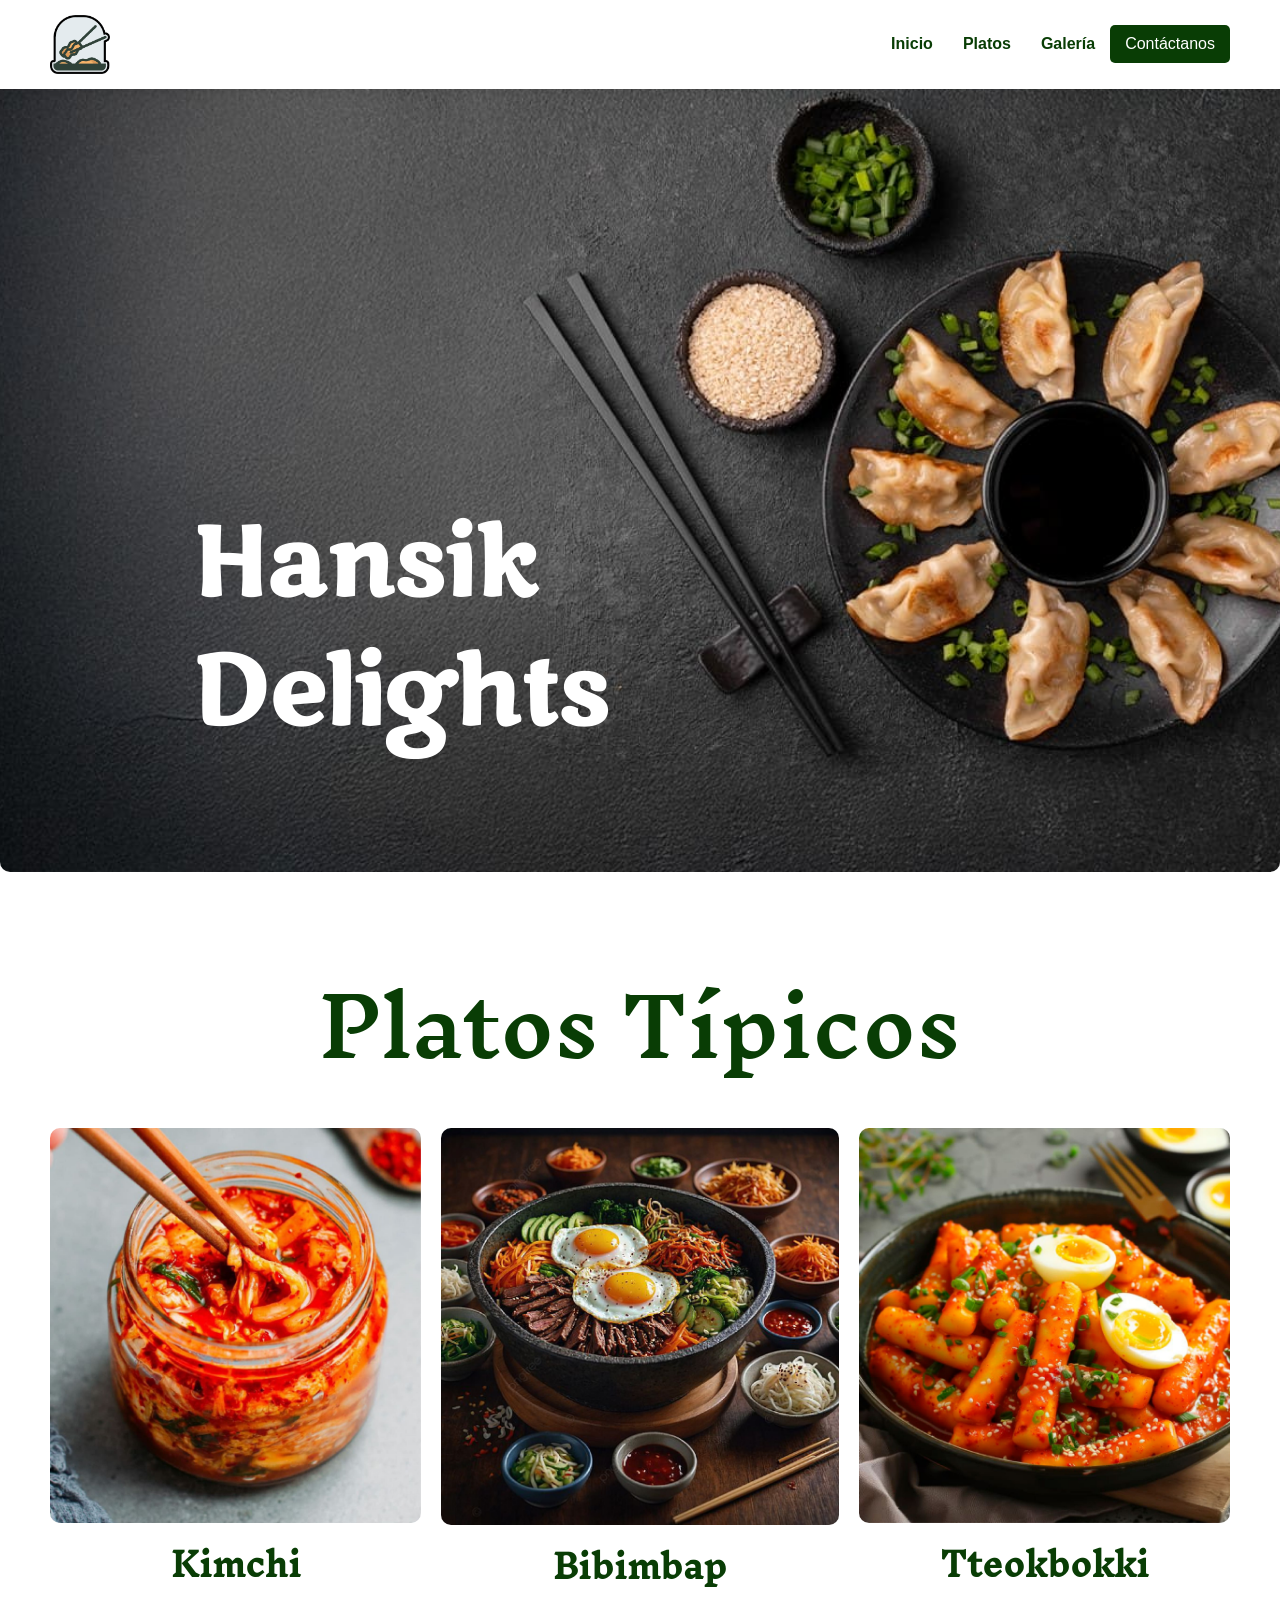
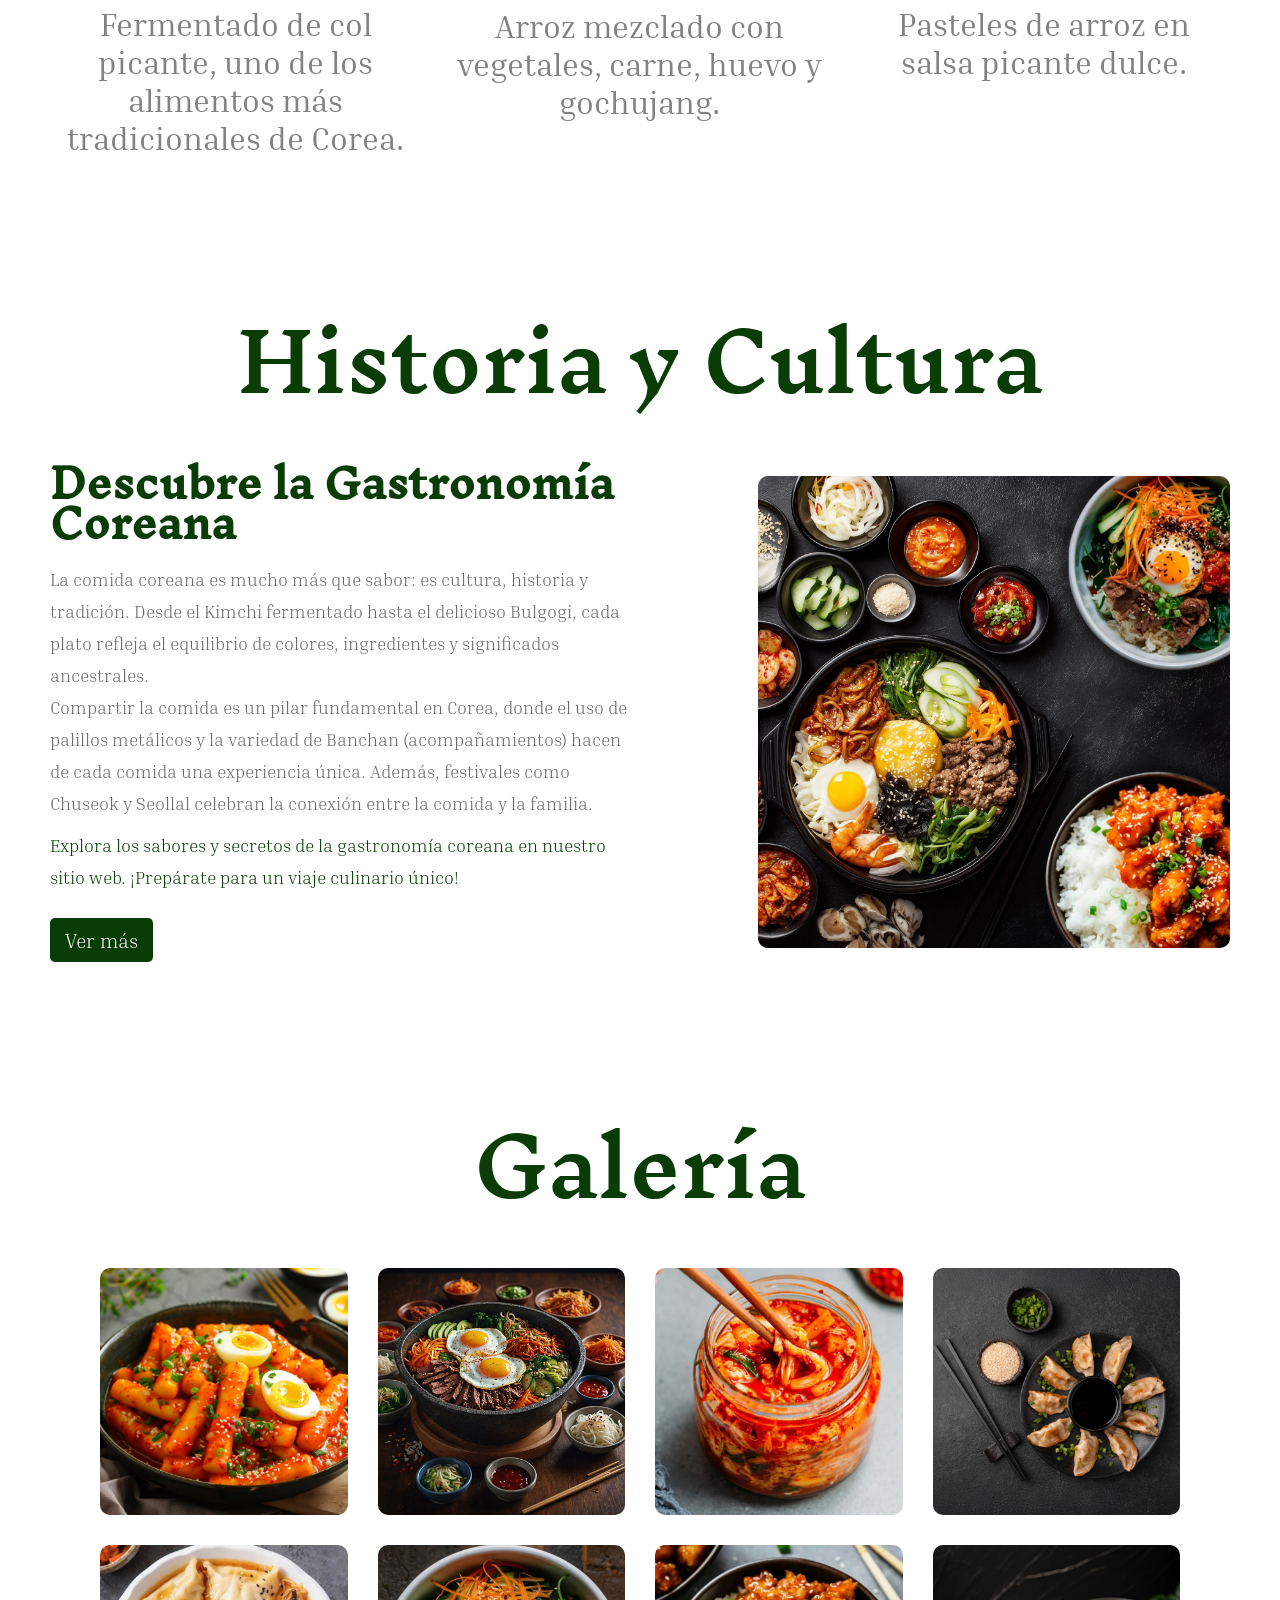
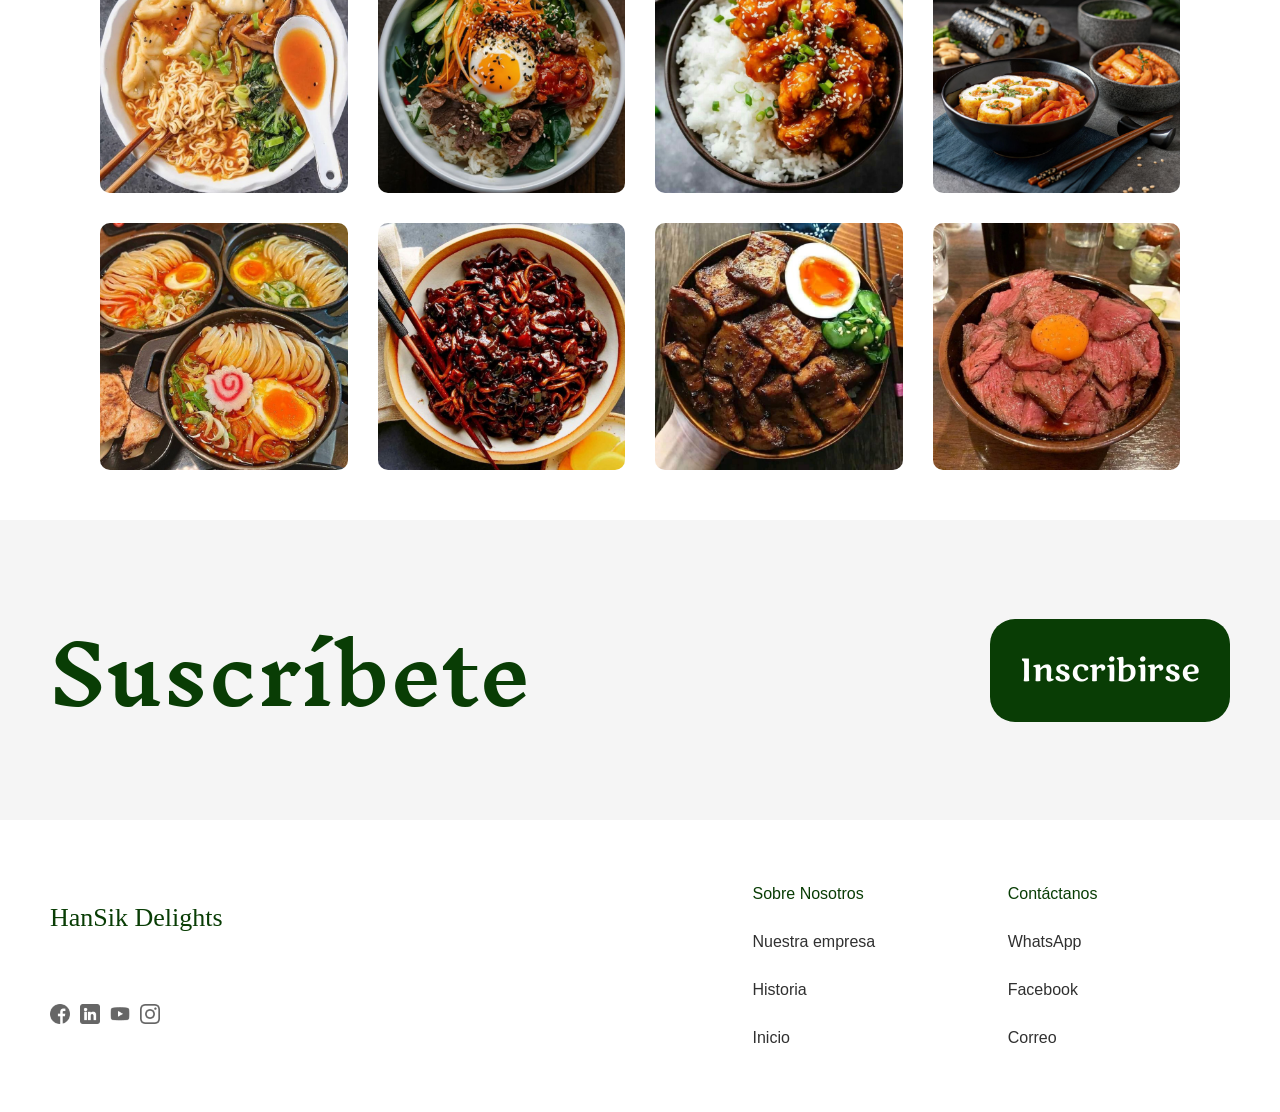
==== index.html @ dfe7d071 "A A" ====
<!DOCTYPE html>
<html lang="es">

<head>
    <meta charset="UTF-8">
    <meta name="viewport" content="width=device-width, initial-scale=1.0">
    <title>Hansik Delights</title>
    <link rel="stylesheet" href="css/styles.css">
</head>

<body class="principal">

    <!-- Encabezado -->
    <header>
        <div class="logo">
            <img src="imagenes/LOGO.png" alt="Logo">
        </div>
        <div class="contenedor-nav">
            <nav>
                <ul>
                    <li><a href="./index.html">Inicio</a></li>
                    <li><a href="./platos_tipicos.html">Platos</a></li>
                    <!-- <li><a href="#">Historia</a></li> IN PROCESS... -->
                    <li><a href="./galeria.html">Galería</a></li>
                 </ul>
            </nav>
            <a href="#" class="btn">Contáctanos</a>
        </div>
    </header>

    <!-- Banner Principal -->
    <section class="banner">
        <div class="banner-text">
            <h1>
                <p>Hansik</p>
                <P>Delights</P>
            </h1>
            <link href="https://fonts.googleapis.com/css2?family=Marko+One&display=swap" rel="stylesheet">
        </div>
    </section>

    <!-- Sección de Platos -->
    <section class="platos">
        <h2>Platos Típicos</h2>
        <div class="platos-container">
            <div class="plato">
                <img src="imagenes/Kimchi.jpg" alt="Kimchi">
                <h3>Kimchi</h3>
                <p>Fermentado de col picante, uno de los alimentos más tradicionales de Corea.</p>
            </div>
            <div class="plato">
                <img src="imagenes/bibimbap.jpg" alt="Bibimbap">
                <h3>Bibimbap</h3>
                <p>Arroz mezclado con vegetales, carne, huevo y gochujang.</p>
            </div>
            <div class="plato">
                <img src="imagenes/tteokbokki.jpg" alt="Tteokbokki">
                <h3>Tteokbokki</h3>
                <p>Pasteles de arroz en salsa picante dulce.</p>
            </div>
        </div>
    </section>

    <!-- Sección de Historia -->
    <section class="historia">
        <h2>Historia y Cultura</h2>
        <div class="historia-content">
            <div class="texto">
                <h4>Descubre la Gastronomía Coreana</h4>
                <p class="content">La comida coreana es mucho más que sabor: es cultura, historia y tradición. Desde el
                    Kimchi
                    fermentado hasta el delicioso Bulgogi, cada plato refleja el equilibrio de colores, ingredientes y
                    significados ancestrales.
                    <br>Compartir la comida es un pilar fundamental en Corea, donde el uso de palillos metálicos y la
                    variedad de Banchan (acompañamientos) hacen de cada comida una experiencia única. Además, festivales
                    como Chuseok y Seollal celebran la conexión entre la comida y la familia.
                </p>

                <p class="explora">Explora los sabores y secretos de la gastronomía coreana en nuestro sitio web.
                    ¡Prepárate para un viaje culinario único!</p>
                <a href="#" class="bton">Ver más</a>
            </div>
            <img src="imagenes/historia-01.jpg" alt="Historia de la comida coreana">
        </div>
    </section>

    <!-- Galería -->
    <section class="galeria">
        <h2>Galería</h2>
        <div class="imagenes">
         <img src="imagenes/img1.jpg" alt="Plato de Tteokbokki">
         <img src="imagenes/img2.jpg" alt="Plato de Bibimbap">
         <img src="imagenes/img3.jpg" alt="Plato de Kimchi">
         <img src="imagenes/img4.jpg" alt="Plato de Gyoza">
         <img src="imagenes/img5.jpg" alt="Sopa de fideos con kimchi y albóndigas">
         <img src="imagenes/img6.jpg" alt="Plato de bibimbap con huevo frito">
         <img src="imagenes/img7.jpg" alt="Plato de pollo frito coreano">
         <img src="imagenes/img8.jpg" alt="Plato de Tteokbokki con gimbap">
         <img src="imagenes/img9.jpg" alt="Platos de ramen">
         <img src="imagenes/img10.jpg" alt="Plato de fideos fríos con salsa picante">
         <img src="imagenes/img11.jpg" alt="Plato de carne a la parrilla con verduras">
         <img src="imagenes/img12.jpg" alt="Plato de carne semiparrilla">
        </div>
    </section>

    <!-- Suscripción -->
    <section class="suscribete">
        <h2>Suscríbete</h2>
        <div class="container-s"><a href="#" class="bt">Inscribirse</a></div>
    </section>

<footer class="footer">
    <div class="footer_titulo">
        <span>HanSik Delights</span>
    </div>
    
    <div class="footer_redes">
        <a href="#" aria-label="Ir a nuestra página de Facebook">
            <img src="./imagenes/icons/facebook.png" alt="Facebook">
        </a>
        <a href="#" aria-label="Ir a nuestro perfil de LinkedIn">
            <img src="./imagenes/icons/linkedin.png" alt="LinkedIn">
        </a>
        <a href="#" aria-label="Ir a nuestro canal de YouTube">
            <img class="youtube" src="./imagenes/icons/youtube.png" alt="YouTube">
        </a>
        <a href="#" aria-label="Ir a nuestro perfil de Instagram">
            <img src="./imagenes/icons/instagram.png" alt="Instagram">
        </a>
    </div>

    <a class="footer_sNosotros" href="#">Sobre Nosotros</a>
    <a class="footer_nEmpresa" href="#">Nuestra empresa</a>
    <a class="footer_historia" href="#">Historia</a>
    <a class="footer_inicio" href="#">Inicio</a>
    <a class="footer_contactanos" href="#">Contáctanos</a>
    <a class="footer_whatsApp" href="#">WhatsApp</a>
    <a class="footer_facebook" href="#">Facebook</a>
    <a class="footer_correo" href="#">Correo</a>
</footer>

</body>

</html>
---- css/styles.css ----
/* Importar fuente */
@import url('https://fonts.google.com/specimen/Inter');
@import url('./font.css');

* {
    margin: 0;
    padding: 0;
    box-sizing: border-box;
}

/* Encabezado */
header {
    font-family: 'Inter', sans-serif;
    display: flex;
    justify-content: space-between;
    align-items: center;
    padding: 15px 50px;
    background: white;
    position: fixed;
    width: 100%;
    top: 0;
    left: 0;
    box-shadow: 0 2px 10px rgba(0, 0, 0, 0.1);
    z-index: 1000000000000000000000000000000000;
}

.logo img {
    width: 60px;
}

nav ul {
    display: flex;
    list-style: none;
}

nav ul li {
    margin: 0 15px;
}

nav ul li a {
    text-decoration: none;
    color: #093d05;
    font-weight: 700;
}

.btn {
    background: #093d05;
    color: white;
    padding: 10px 15px;
    border-radius: 5px;
    text-decoration: none;
}

.contenedor-nav {
    display: flex;
    align-items: center;
    justify-content: center;
}

/* Banner */
.banner {
    height: 400px;
    background-image: url('../imagenes/banner.jpg');
    background-size: cover;
    background-position: center;
    height: 871.8px;
    display: flex;
    justify-content: center;
    align-items: center;
    color: white;
    font-size: 90px;
    font-weight: bold;
    width: 100%;
    display: block;
    border-radius: 10px; 
}

.banner-text {
    font-family: 'MarkoOne-Regular'; 
    font-size: 4rem; 
    font-weight: 400;
    color: white;
    position: absolute;
    top: 70%;
    left: 15%;
    transform: translateY(-50%);
}


.platos, .historia, .galeria, .suscribete {
    text-align: center;
    padding: 50px;
    font-family: 'MarkoOne-Regular';
    color: #093d05;
  
}

.platos-container {
    display: flex;
    justify-content: center;
    gap: 20px;
 
    
}

.principal h3 {
    color: #093d05; 
    font-size: 32px;
    font-family: 'InknutAntiqua-Medium';
}

.principal h2{
    color: #093d05;
    font-size: 80px;
    font-family: 'InknutAntiqua-SemiBold';
}

.plato p{
color: #828282;
font-family: 'InriaSerif-Regular';
font-size: 32px;
}

.plato img {
    width: 100%;
    border-radius: 10px;
}

/* Historia */
.historia-content {
    display: flex;
    justify-content: space-between;
    gap: 20px;
    align-items: center;
}

.historia img {
    width: 40%;
    border-radius: 10px;
}

.texto {
    width: 50%;
    text-align: left;
    color: rgb(105, 105, 109);
    font-family: 'InriaSerif-Light';
    font-size: 20px;  
    display: flex;
    flex-direction: column;

}

.content{
    margin-top: 20px;
    font-size: 18px;
    line-height: 2rem;
}

.explora{
    color: #093d05; 
    margin-top: 10px;
    font-size: 18px;
    line-height: 2rem;
        
}

h4{
   font-family:'InknutAntiqua-Medium' ; 
   color: #093d05;
   font-size: 40px;
   line-height: 40px;
}

.bton{
    background: #093d05;
    color: white;
    padding: 10px 15px;
    border-radius: 5px;
    text-decoration: none;
    margin-top: 25px;
    width: fit-content;
}

/* Galería */
.galeria .imagenes {
    display: grid;
    grid-template-columns: repeat(4, 1fr);
    gap: 30px;
    padding: 0 50px;
}

.galeria img {
    width: 100%;
    border-radius: 10px;
}

/* Suscripción */
.suscribete {
    background: #f5f5f5;
    display: flex;
    justify-content: space-between;
    height: 300px;
}

.bt{
    background: #093d05;
    color: white;
    padding: 30px;
    border-radius: 25px;
    text-decoration: none;
    font-size: 2rem;
}

.container-s{
    display: flex;
    justify-content: center;
    height: 100%;
    align-items: center;
    

}

/* FOOTER */
.footer {
    width: 100%;
    height: fit-content;
    display: grid;
    grid-template-areas:
        "titulo     space   space   space     sNosotros   contactanos"
        "titulo     space   space   space     nEmpresa    whatsapp"
        "redes      space   space   space      historia    facebook"
        "redes      space   space   space      inicio      correo"
    ;
    text-align: left;
    padding: 50px;
    font-family: Arial, Helvetica, sans-serif;

    & a {
        text-decoration: none;
        color: #303030;
    }
}


.footer .footer_titulo,
.footer .footer_redes {
    display: flex;
    align-items: center;
}

.footer .footer_titulo {
    grid-area: titulo;
    text-align: left;
    font-size: 26px;
    color: #093d05;
    font-family: "Inknut Antiqua";
}

.footer .footer_redes {
    grid-area: redes;
    gap: 10px;

    & img {
        height: 20px;
        opacity: .6;
    }
}

.footer .footer_sNosotros {
    grid-area: sNosotros;
    padding: 15px 0;
    color: #093d05;
}

.footer .footer_nEmpresa {
    grid-area: nEmpresa;
    padding: 15px 0;
}

.footer .footer_historia {
    grid-area: historia;
    padding: 15px 0;
}

.footer .footer_inicio {
    grid-area: inicio;
    padding: 15px 0;
}

.footer .footer_contactanos {
    grid-area: contactanos;
    padding: 15px 0;
    color: #093d05;
}

.footer .footer_whatsApp {
    grid-area: whatsapp;
    padding: 15px 0;
}

.footer .footer_facebook {
    grid-area: facebook;
    padding: 15px 0;
}

.footer .footer_correo {
    grid-area: correo;
    padding: 15px 0;
}

img {
    max-width: 100%; /* La imagen no se desbordará de su contenedor */
    height: auto;    /* Mantiene la proporción para que no se vea estirada */
    display: block;  /* Quita espacios extraños debajo de las imágenes */
}
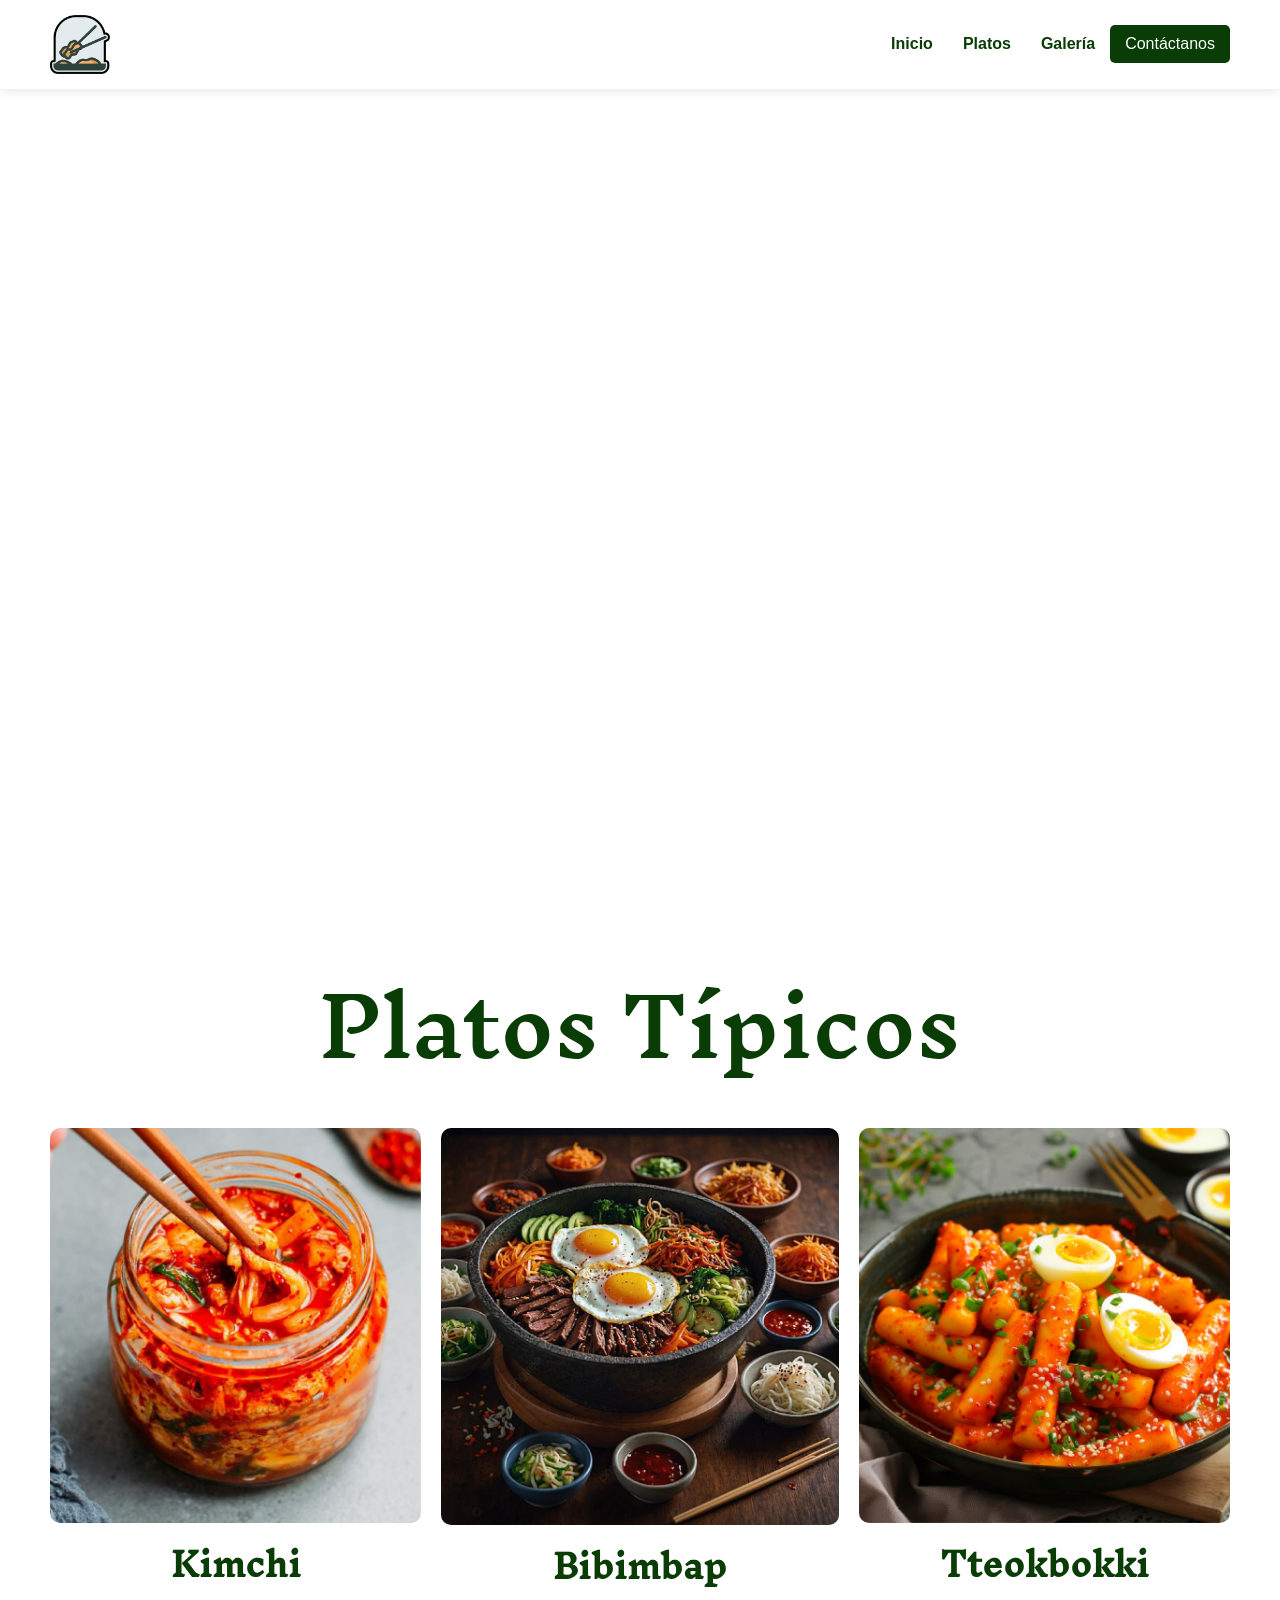
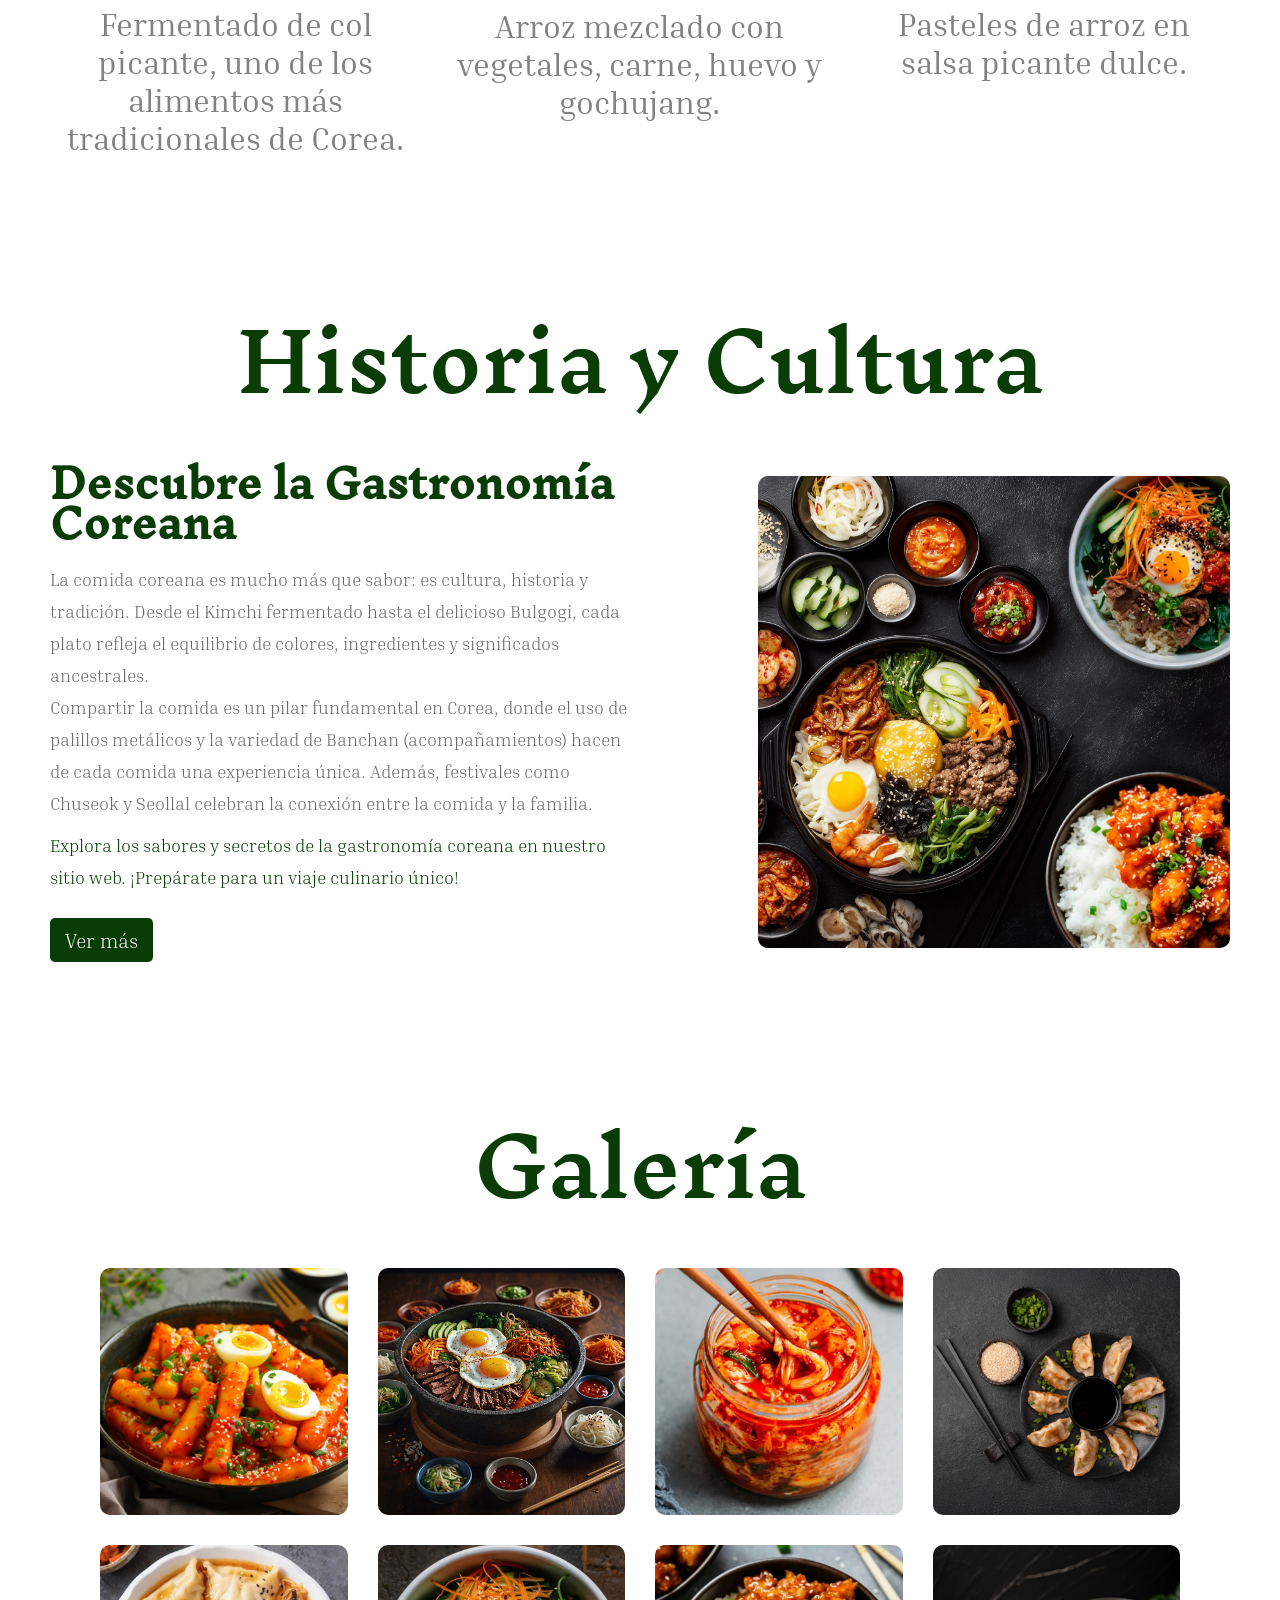
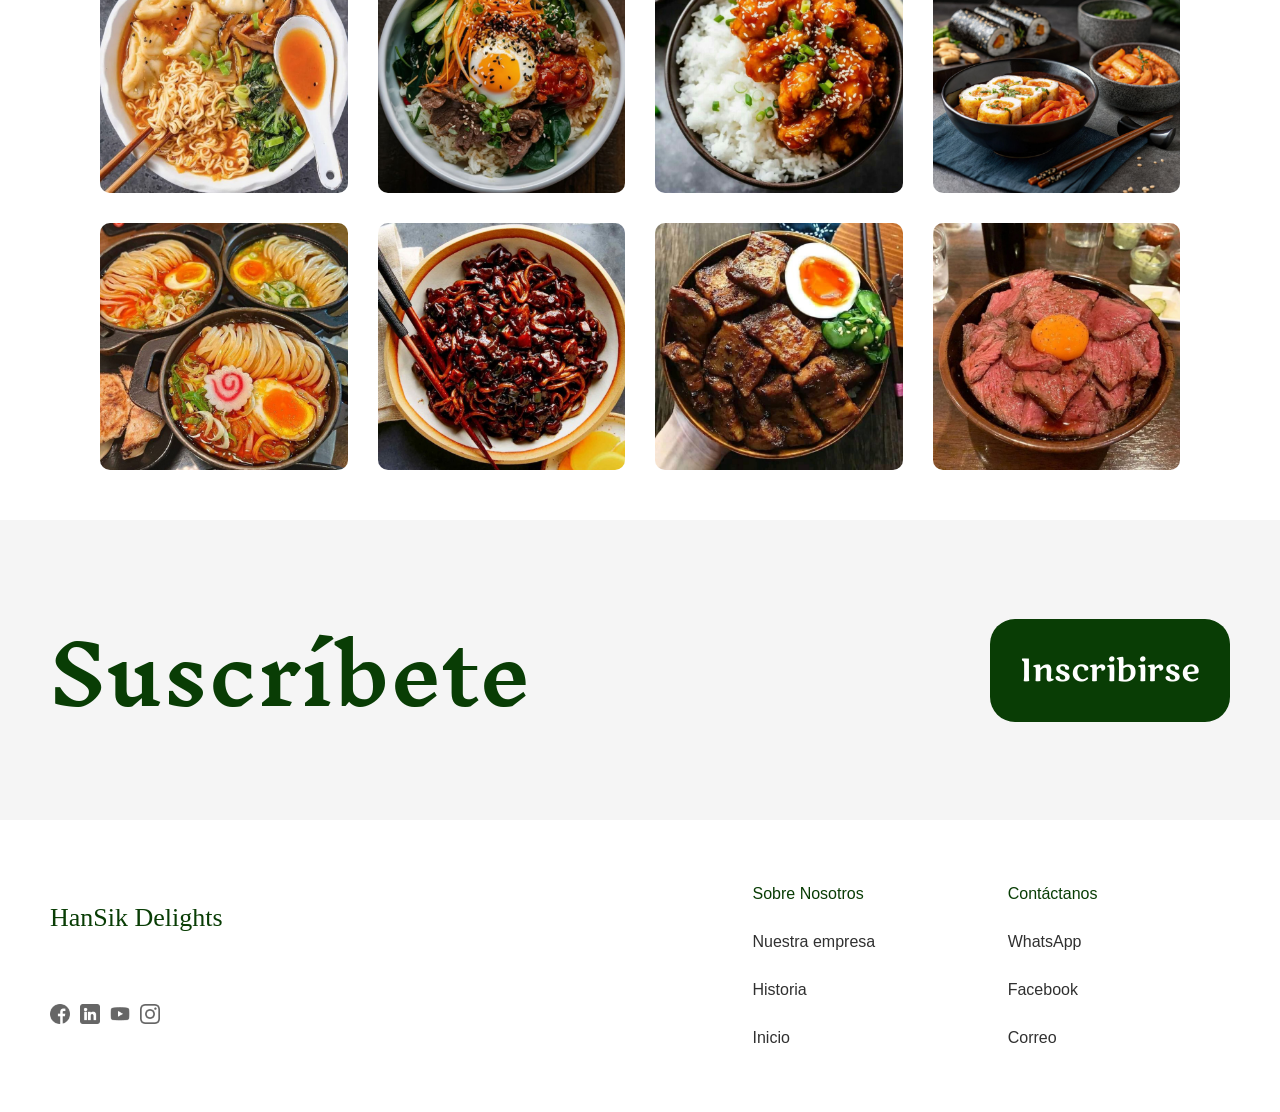
==== commit ad1d3a5d: "a" ====
--- a/index.html
+++ b/index.html
@@ -27,9 +27,10 @@
             <a href="#" class="btn">Contáctanos</a>
         </div>
     </header>
-
+ 
     <!-- Banner Principal -->
     <section class="banner">
+        <h1 id="saludo-dinamico"></h1>
         <div class="banner-text">
             <h1>
                 <p>Hansik</p>
@@ -139,6 +140,8 @@
     <a class="footer_correo" href="#">Correo</a>
 </footer>
 
+<script src="js/script.js"></script>
+
 </body>
+</html>
 
-</html>
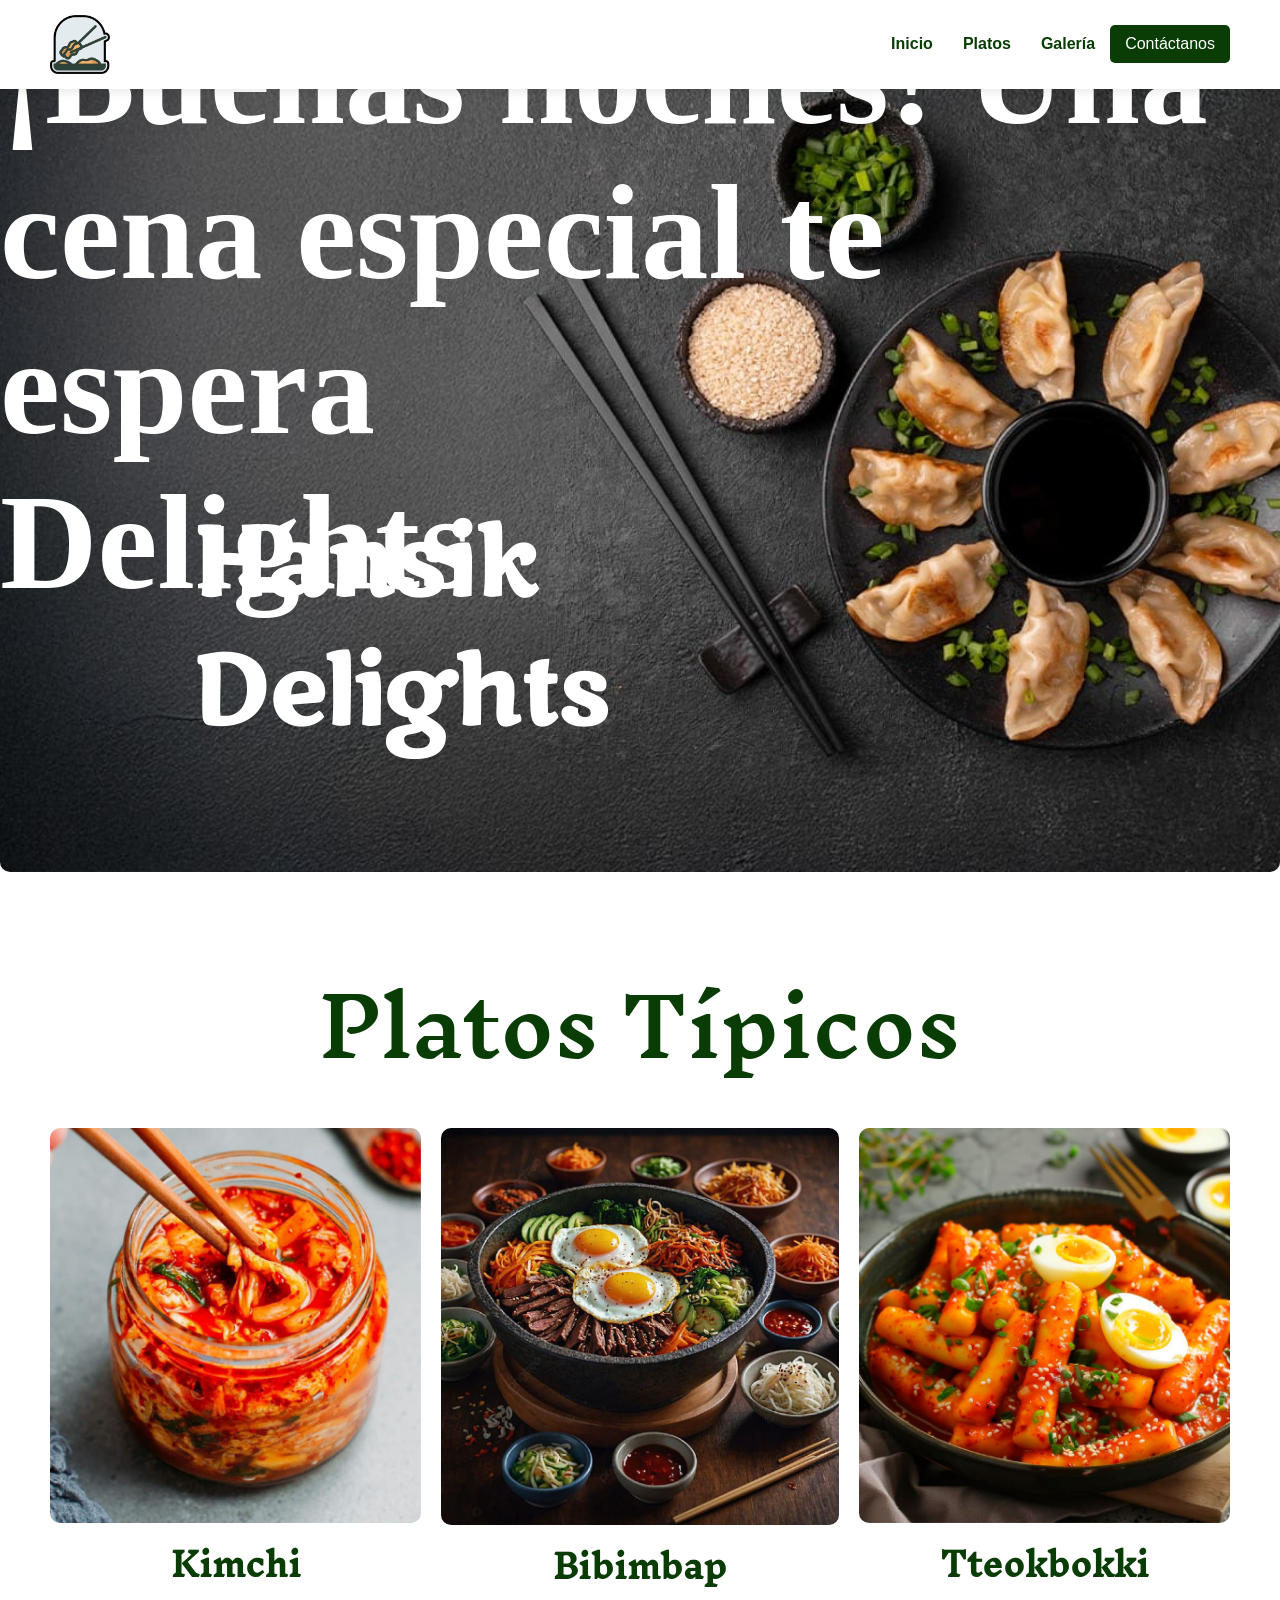
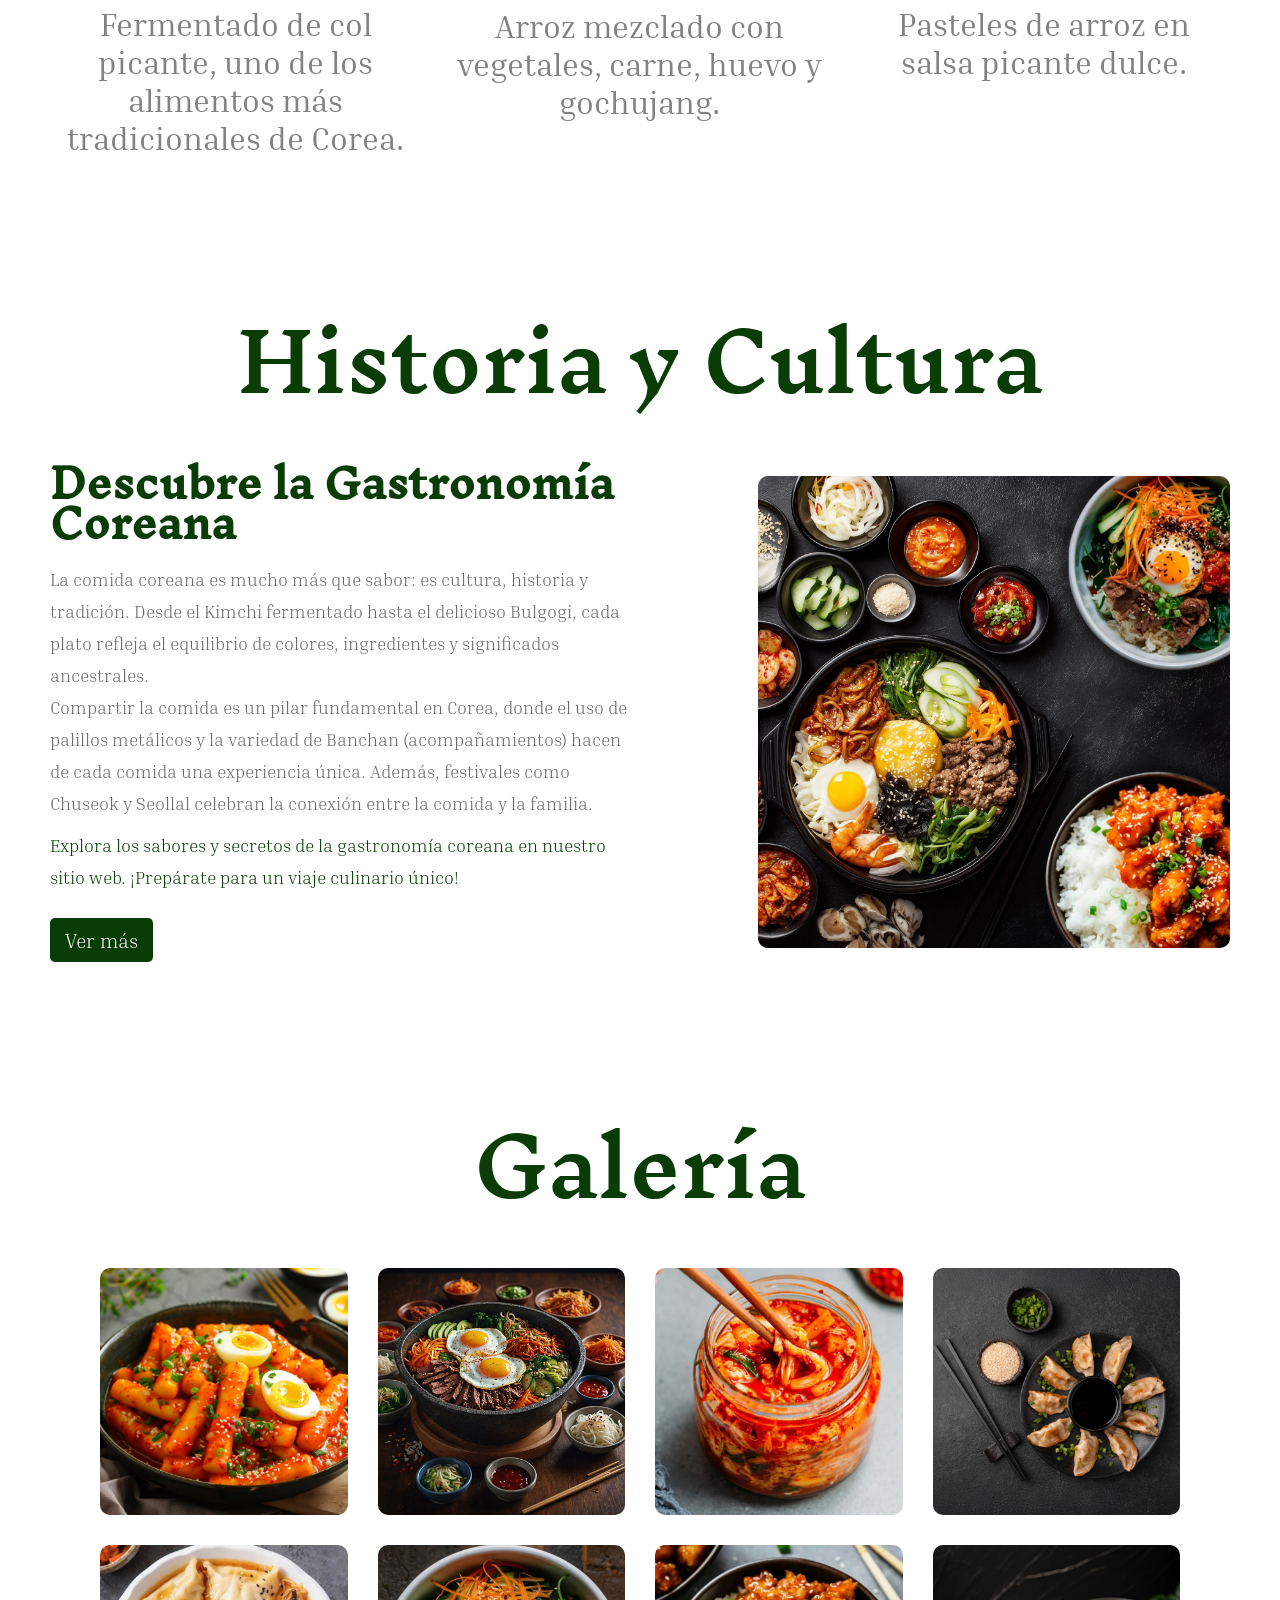
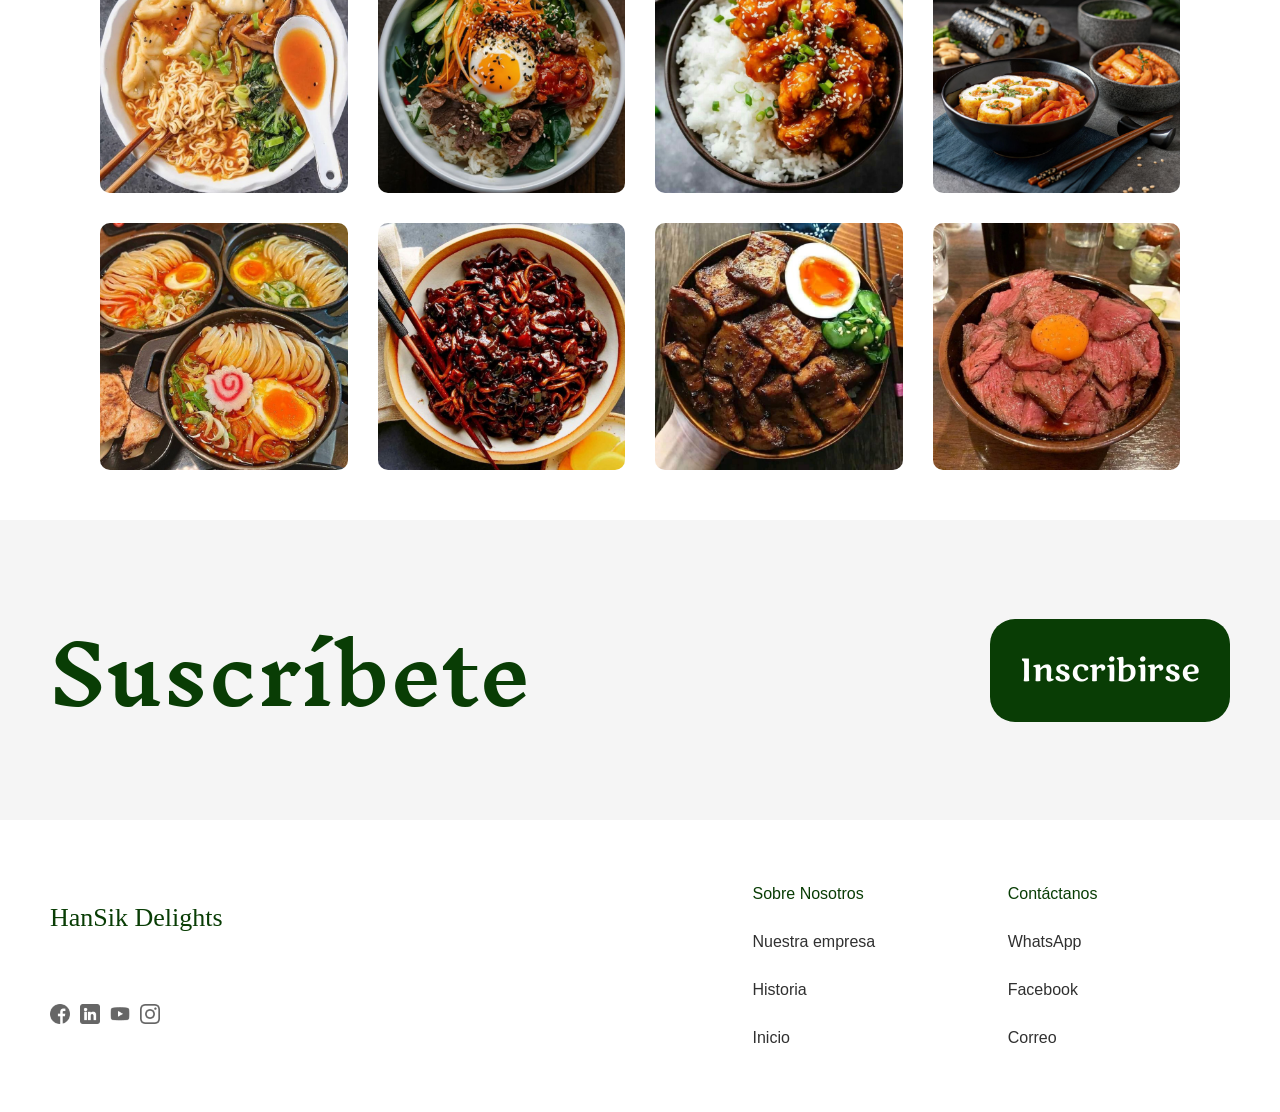
==== commit 25d99f03: "nm" ====
--- a/index.html
+++ b/index.html
@@ -29,7 +29,7 @@
     </header>
  
     <!-- Banner Principal -->
-    <section class="banner">
+    <section class="banner" id="banner-dinamico">
         <h1 id="saludo-dinamico"></h1>
         <div class="banner-text">
             <h1>
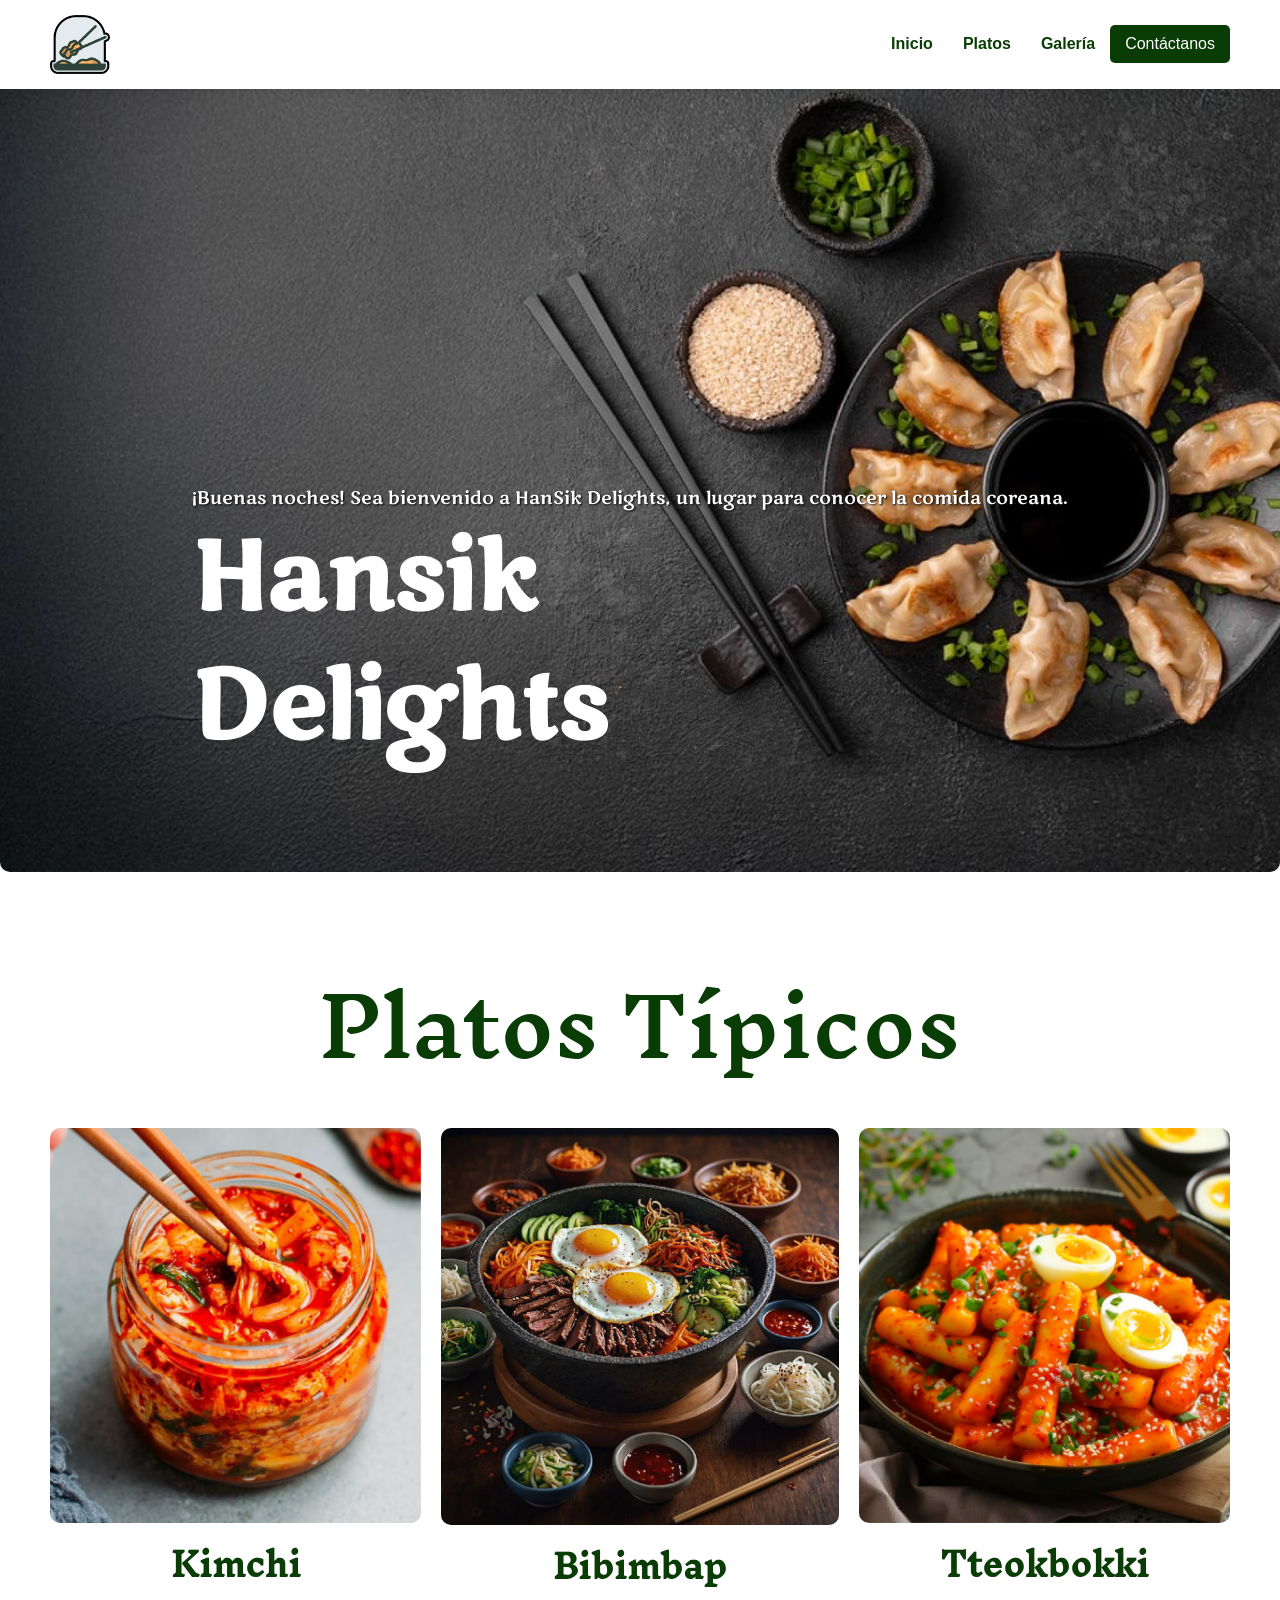
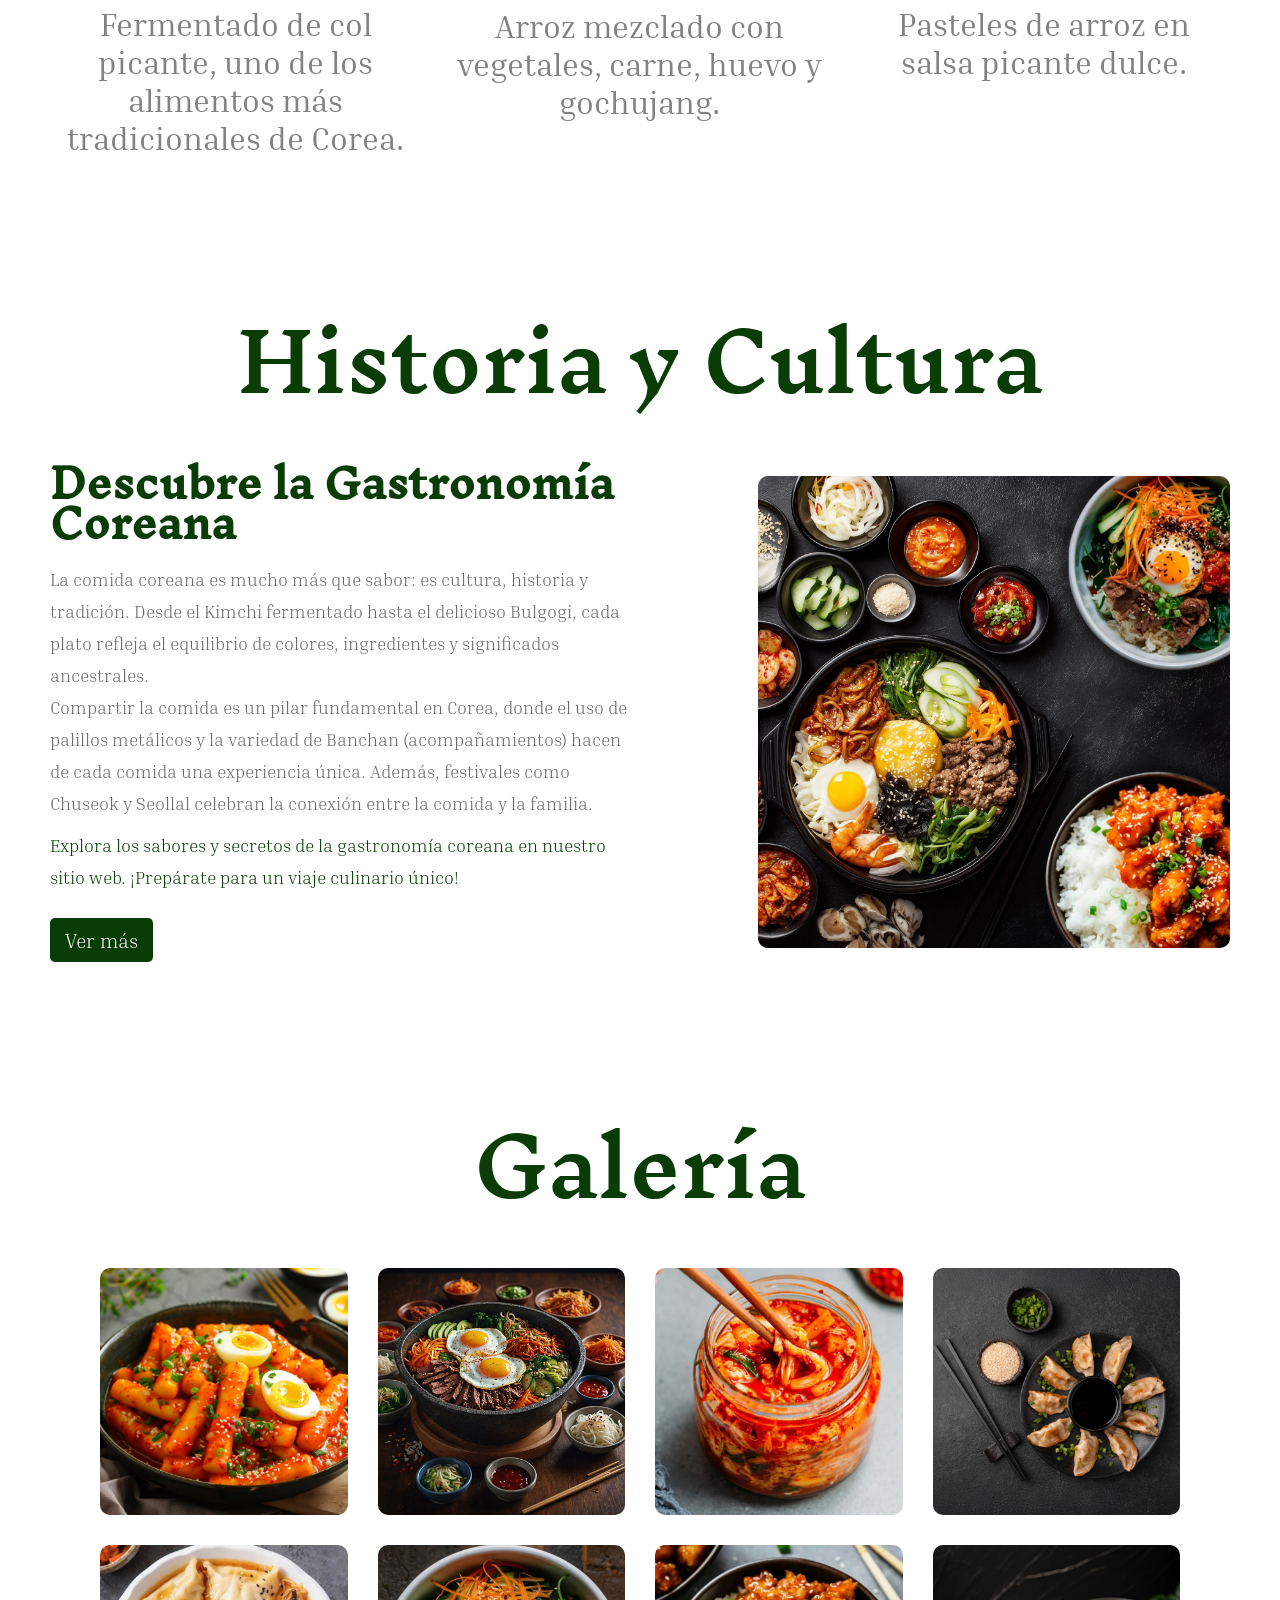
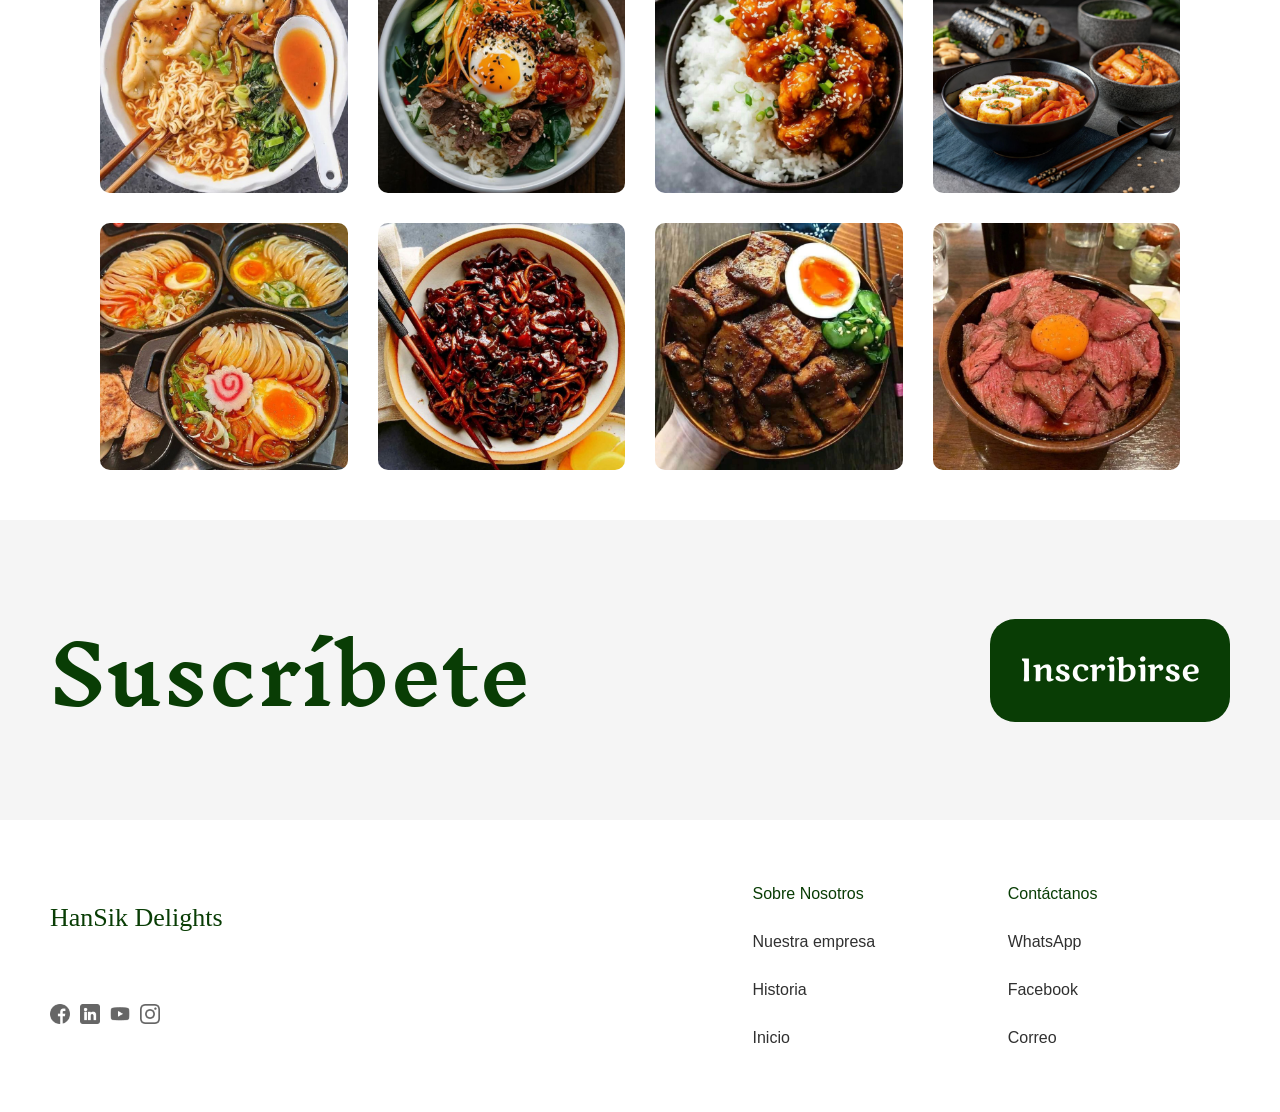
==== commit 69796ea0: "H" ====
--- a/index.html
+++ b/index.html
@@ -29,16 +29,16 @@
     </header>
  
     <!-- Banner Principal -->
-    <section class="banner" id="banner-dinamico">
-        <h1 id="saludo-dinamico"></h1>
-        <div class="banner-text">
-            <h1>
-                <p>Hansik</p>
-                <P>Delights</P>
-            </h1>
-            <link href="https://fonts.googleapis.com/css2?family=Marko+One&display=swap" rel="stylesheet">
-        </div>
-    </section>
+<section class="banner">
+    <div class="banner-text">
+       <p id="saludo-dinamico" style="font-family: 'Marko One', serif; font-size: 1.1rem; color: #ffffff; margin-bottom: 5px; text-shadow: 1px 1px 2px black;"></p>
+        <h1>
+            <p>Hansik</p>
+            <p>Delights</p>
+        </h1>
+        <link href="https://fonts.googleapis.com/css2?family=Marko+One&display=swap" rel="stylesheet">
+    </div>
+</section>
 
     <!-- Sección de Platos -->
     <section class="platos">
